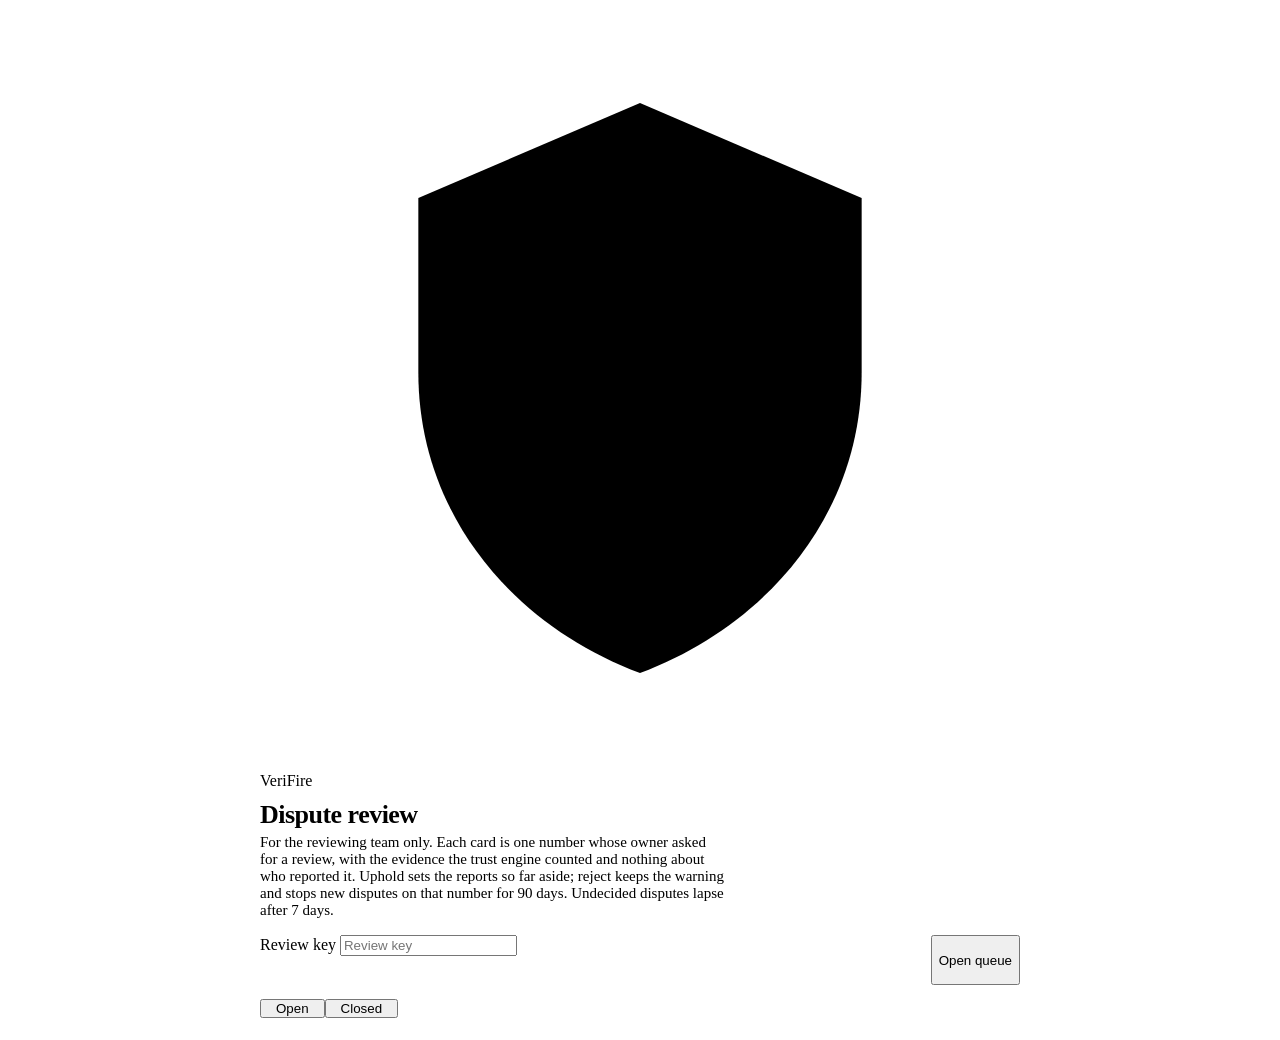
==== app/static/review.html @ 2b96a86c "Dispute UI says what happens and when; reviewer page at /review; dispute policy kept apart from the " ====
<!doctype html>
<html lang="en">
<head>
  <meta charset="utf-8">
  <meta name="viewport" content="width=device-width, initial-scale=1">
  <meta name="robots" content="noindex">
  <title>VeriFire review</title>
  <link rel="icon" href="/static/icon.svg" type="image/svg+xml">
  <link rel="stylesheet" href="/static/styles.css">
  <style>
    body { background: var(--bg); }
    .rv { max-width: 760px; margin: 0 auto; padding: 18px var(--gutter) 40px; position: relative; z-index: 1; }
    .rv h1 { font-size: 26px; letter-spacing: -0.02em; margin: 10px 0 4px; }
    .rv .lede { color: var(--ink-2); margin: 0 0 16px; max-width: 62ch; font-size: 15px; }
    .keyrow { display: flex; gap: 8px; margin-bottom: 14px; }
    .keyrow .field { flex: 1; min-height: 50px; }
    .tabs { display: inline-grid; grid-template-columns: auto auto; margin-bottom: 14px; }
    .tabs button { padding: 0 14px; }
    .card { border-radius: var(--r-card); padding: 14px 16px; margin-bottom: 12px; display: grid; gap: 10px; }
    .card-top { display: flex; justify-content: space-between; gap: 10px; align-items: baseline; flex-wrap: wrap; }
    .num { font-size: 19px; font-weight: 700; font-variant-numeric: tabular-nums; }
    .state { font-size: 13px; font-weight: 600; padding: 3px 9px; border-radius: var(--r-pill); background: rgba(47, 91, 234, 0.1); color: var(--accent); }
    .state.overruled, .state.rejected, .state.lapsed { background: rgba(212, 66, 58, 0.1); color: #A8322B; }
    .state.upheld { background: rgba(29, 134, 86, 0.12); color: var(--verified); }
    .cols { display: grid; grid-template-columns: 1fr 1fr; gap: 10px; }
    .box { background: rgba(255, 255, 255, 0.66); border: 1px solid var(--line); border-radius: calc(var(--r-card) - 4px); padding: 10px 12px; font-size: 14px; }
    .box h3 { margin: 0 0 6px; font-size: 13px; color: var(--ink-3); font-weight: 600; }
    .box dl { margin: 0; display: grid; grid-template-columns: auto 1fr; gap: 3px 10px; }
    .box dt { color: var(--ink-2); } .box dd { margin: 0; font-weight: 600; word-break: break-word; }
    .flag { font-size: 13.5px; font-weight: 600; color: #A8322B; background: rgba(212, 66, 58, 0.08); border: 1px solid rgba(212, 66, 58, 0.25);
            border-radius: calc(var(--r-card) - 4px); padding: 8px 10px; }
    .acts { display: flex; gap: 8px; flex-wrap: wrap; }
    .acts .ok { background: var(--verified); color: #fff; border-color: transparent; }
    .acts .no { background: var(--scam); color: #fff; border-color: transparent; }
    .empty { color: var(--ink-2); padding: 20px 4px; }
    @media (max-width: 560px) { .cols { grid-template-columns: 1fr; } }
  </style>
</head>
<body>
  <main class="rv">
    <div class="brand"><svg class="brand-mark" aria-hidden="true" viewBox="0 0 24 24"><path d="M12 3l7 3v5.5c0 4.5-3 8-7 9.5-4-1.5-7-5-7-9.5V6l7-3z"/></svg><span>VeriFire</span></div>
    <h1>Dispute review</h1>
    <p class="lede">For the reviewing team only. Each card is one number whose owner asked for a review, with the
      evidence the trust engine counted and nothing about who reported it. Uphold sets the reports so far aside;
      reject keeps the warning and stops new disputes on that number for 90 days. Undecided disputes lapse after 7 days.</p>
    <form class="keyrow" id="keyForm" autocomplete="off">
      <div class="field glass"><label class="sr-only" for="key">Review key</label>
        <input id="key" type="text" spellcheck="false" placeholder="Review key" autocomplete="off"></div>
      <button class="pill pill-strong" type="submit">Open queue</button>
    </form>
    <div class="segmented glass tabs" role="radiogroup">
      <button type="button" role="radio" aria-checked="true" data-status="open">Open</button>
      <button type="button" role="radio" aria-checked="false" data-status="closed">Closed</button>
    </div>
    <div id="list"></div>
  </main>
  <div class="toast glass-strong" id="toast" role="status" aria-live="polite" hidden></div>
  <script src="/static/review.js" type="module"></script>
</body>
</html>
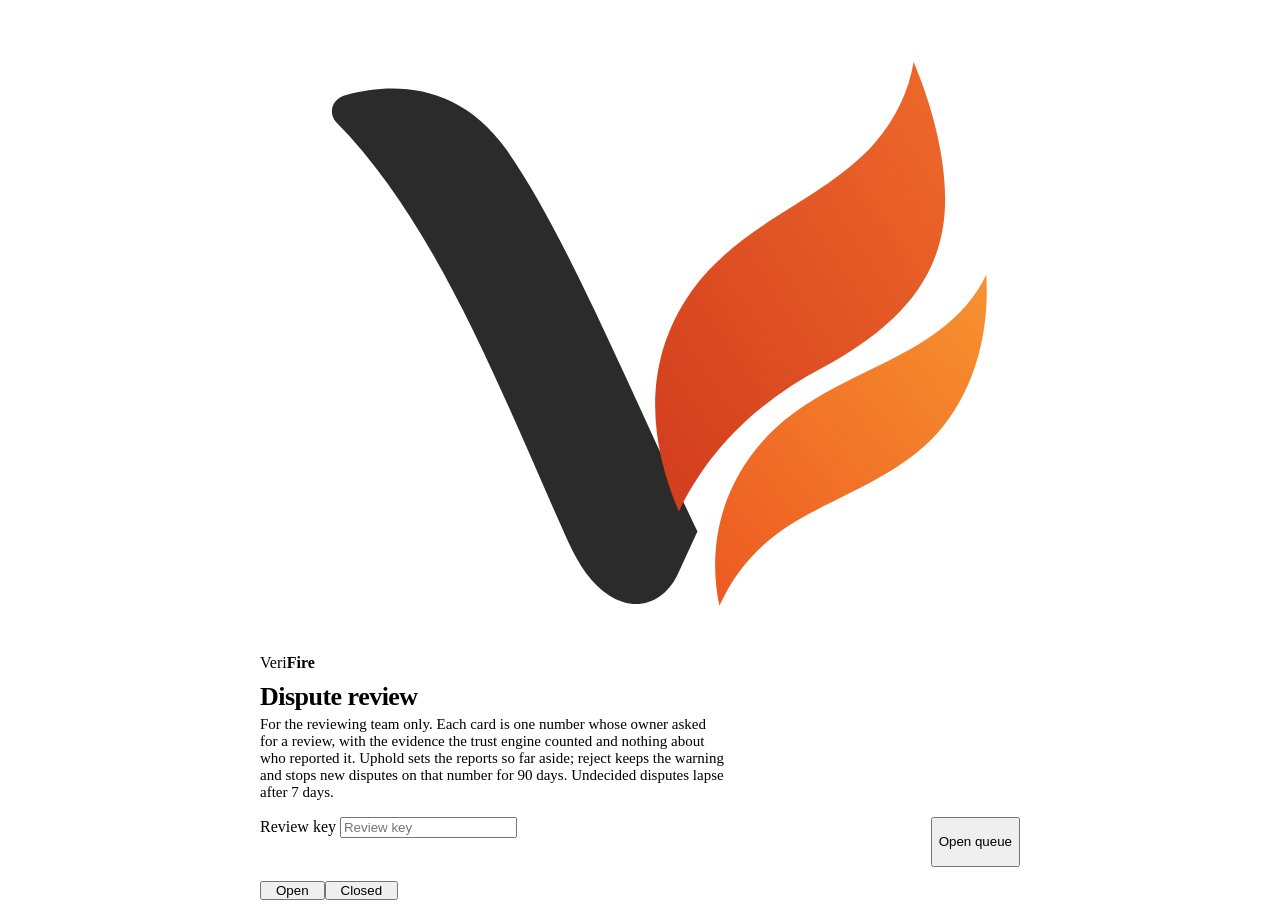
==== commit 391ca19a: "New VeriFire logo (V with flame), Veri in black and Fire in orange, warm background glow to match Co" ====
--- a/app/static/review.html
+++ b/app/static/review.html
@@ -38,7 +38,7 @@
 </head>
 <body>
   <main class="rv">
-    <div class="brand"><svg class="brand-mark" aria-hidden="true" viewBox="0 0 24 24"><path d="M12 3l7 3v5.5c0 4.5-3 8-7 9.5-4-1.5-7-5-7-9.5V6l7-3z"/></svg><span>VeriFire</span></div>
+    <div class="brand"><svg class="brand-mark logo" aria-hidden="true" viewBox="8 14 90 76"><defs><linearGradient id="vf-a" x1="0" y1="1" x2="1" y2="0"><stop offset="0" stop-color="#D23C1E"/><stop offset="1" stop-color="#EE6A2A"/></linearGradient><linearGradient id="vf-b" x1="0" y1="1" x2="1" y2="0"><stop offset="0" stop-color="#EC5A22"/><stop offset="1" stop-color="#F7922F"/></linearGradient></defs><path fill="#2B2B2B" d="M17 27.5c-1-1.2-.4-2.8 1.2-3.2 6-1.6 13.5-1.2 19 6.5 6.8 9.6 14.4 28 22.6 45.2l-2.4 5.2c-1.6 3.2-4.8 4.4-8 2.4-2.2-1.4-3.6-3.6-5-6.6C36.6 59.6 29 39.6 17 27.5z"/><path fill="url(#vf-a)" d="M57.6 73.6c-3.6-8.4-4.4-17.8 1.6-26.2 6-8.2 15.6-10.6 21.6-17.4 2.4-2.8 4-6 4.6-9.6 2.4 5.6 4.6 13.8 3.4 20-1.4 7.6-7.2 12.4-14.2 16.2-7.2 3.8-13.2 9.2-17 17z"/><path fill="url(#vf-b)" d="M62.4 84.8c-1.6-7.6.6-15.4 6.6-21 5.8-5.4 13.6-7.2 19.4-11.6 2.4-1.8 4.4-4 5.6-6.6.4 6-1 12.8-5 17.8-4.4 5.6-11.4 7.8-17.6 11.4-4 2.4-7 5.6-9 10z"/></svg><span class="wordmark">Veri<b>Fire</b></span></div>
     <h1>Dispute review</h1>
     <p class="lede">For the reviewing team only. Each card is one number whose owner asked for a review, with the
       evidence the trust engine counted and nothing about who reported it. Uphold sets the reports so far aside;
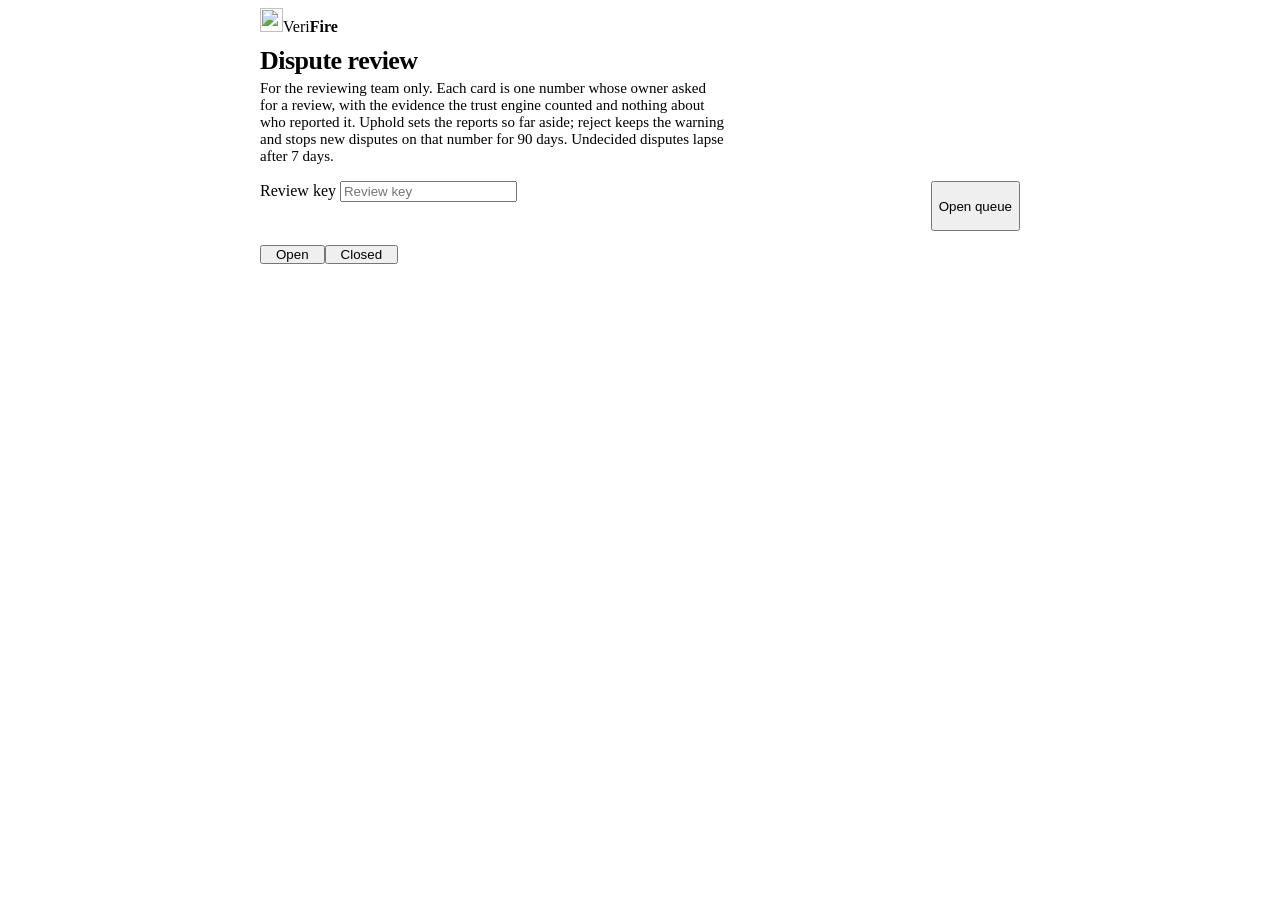
==== commit 12d7c979: "Use the supplied VeriFire logo files: transparent mark in the header and menu, app icon for favicon " ====
--- a/app/static/review.html
+++ b/app/static/review.html
@@ -5,7 +5,8 @@
   <meta name="viewport" content="width=device-width, initial-scale=1">
   <meta name="robots" content="noindex">
   <title>VeriFire review</title>
-  <link rel="icon" href="/static/icon.svg" type="image/svg+xml">
+  <link rel="icon" href="/static/icon-48.png" type="image/png">
+  <link rel="apple-touch-icon" href="/static/icon-180.png">
   <link rel="stylesheet" href="/static/styles.css">
   <style>
     body { background: var(--bg); }
@@ -38,7 +39,7 @@
 </head>
 <body>
   <main class="rv">
-    <div class="brand"><svg class="brand-mark logo" aria-hidden="true" viewBox="8 14 90 76"><defs><linearGradient id="vf-a" x1="0" y1="1" x2="1" y2="0"><stop offset="0" stop-color="#D23C1E"/><stop offset="1" stop-color="#EE6A2A"/></linearGradient><linearGradient id="vf-b" x1="0" y1="1" x2="1" y2="0"><stop offset="0" stop-color="#EC5A22"/><stop offset="1" stop-color="#F7922F"/></linearGradient></defs><path fill="#2B2B2B" d="M17 27.5c-1-1.2-.4-2.8 1.2-3.2 6-1.6 13.5-1.2 19 6.5 6.8 9.6 14.4 28 22.6 45.2l-2.4 5.2c-1.6 3.2-4.8 4.4-8 2.4-2.2-1.4-3.6-3.6-5-6.6C36.6 59.6 29 39.6 17 27.5z"/><path fill="url(#vf-a)" d="M57.6 73.6c-3.6-8.4-4.4-17.8 1.6-26.2 6-8.2 15.6-10.6 21.6-17.4 2.4-2.8 4-6 4.6-9.6 2.4 5.6 4.6 13.8 3.4 20-1.4 7.6-7.2 12.4-14.2 16.2-7.2 3.8-13.2 9.2-17 17z"/><path fill="url(#vf-b)" d="M62.4 84.8c-1.6-7.6.6-15.4 6.6-21 5.8-5.4 13.6-7.2 19.4-11.6 2.4-1.8 4.4-4 5.6-6.6.4 6-1 12.8-5 17.8-4.4 5.6-11.4 7.8-17.6 11.4-4 2.4-7 5.6-9 10z"/></svg><span class="wordmark">Veri<b>Fire</b></span></div>
+    <div class="brand"><img class="brand-mark" src="/static/logo-mark.png" alt="" width="23" height="24"><span class="wordmark">Veri<b>Fire</b></span></div>
     <h1>Dispute review</h1>
     <p class="lede">For the reviewing team only. Each card is one number whose owner asked for a review, with the
       evidence the trust engine counted and nothing about who reported it. Uphold sets the reports so far aside;
